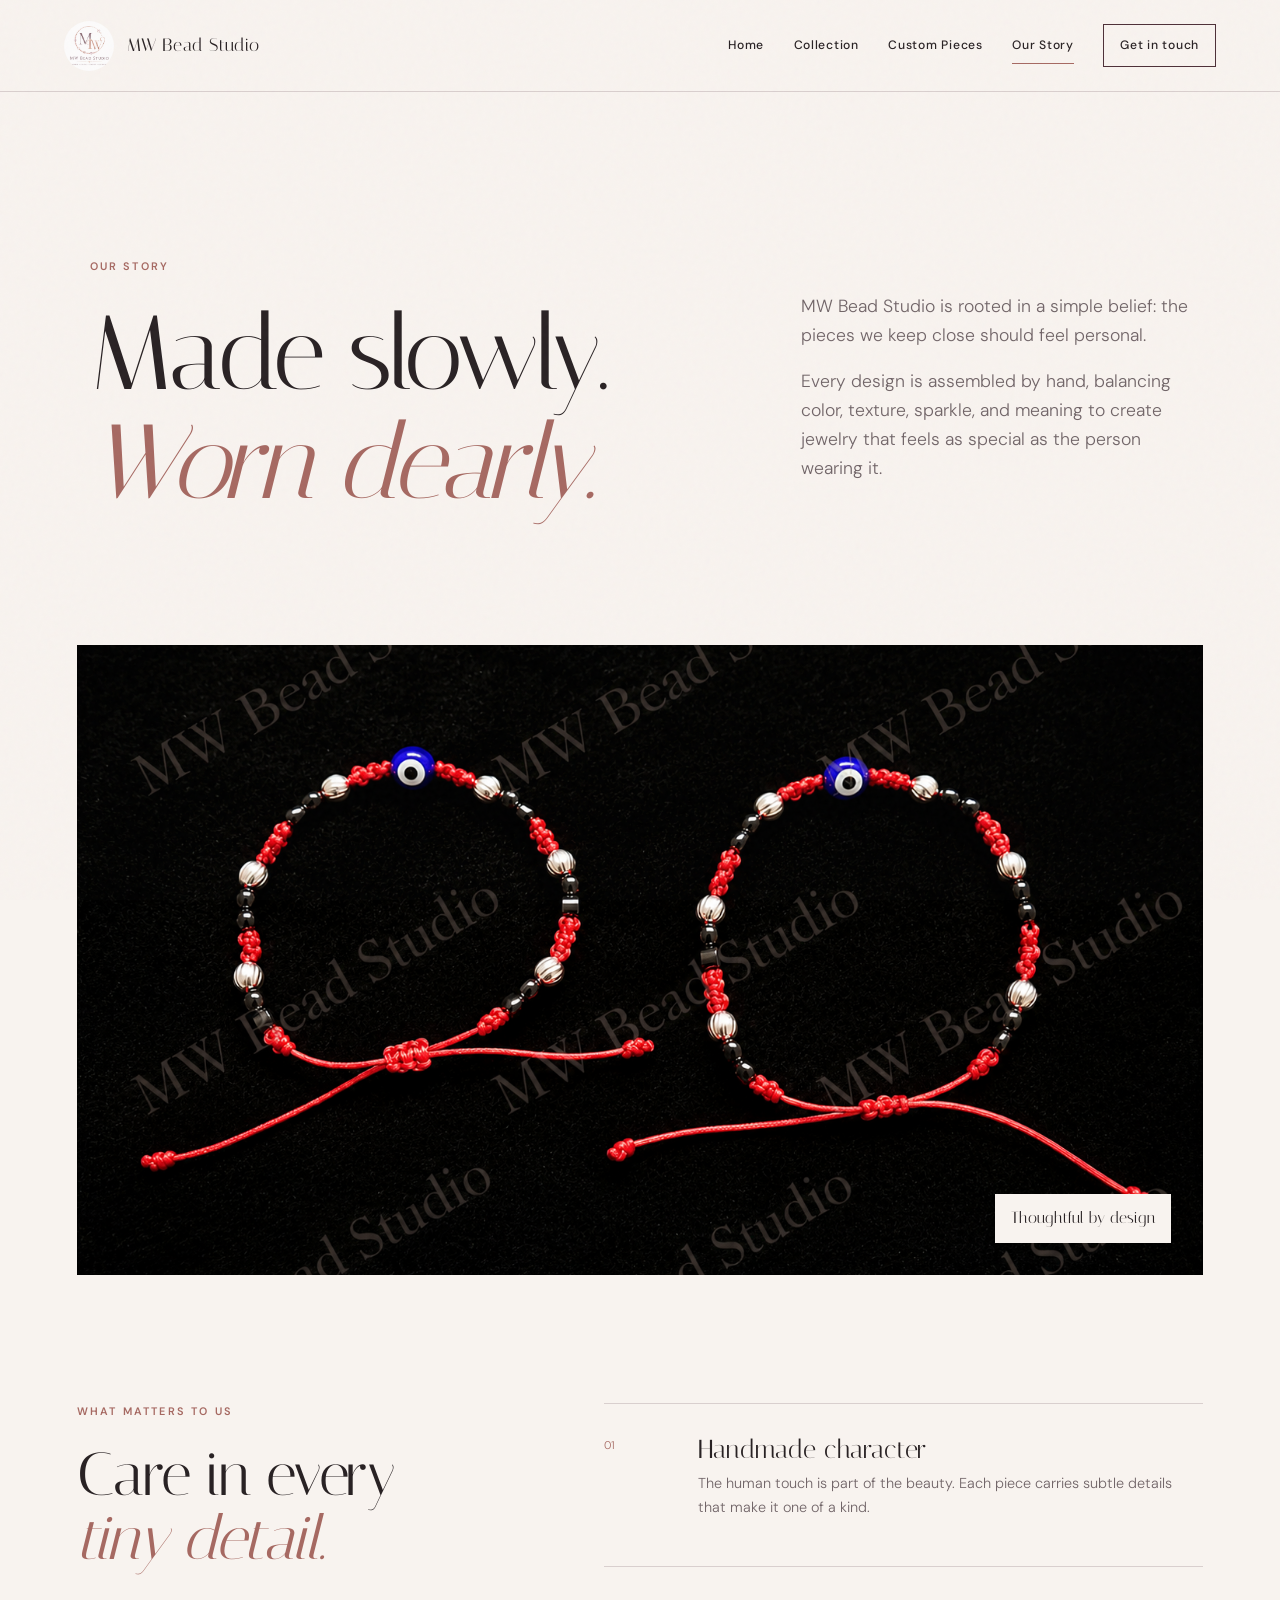
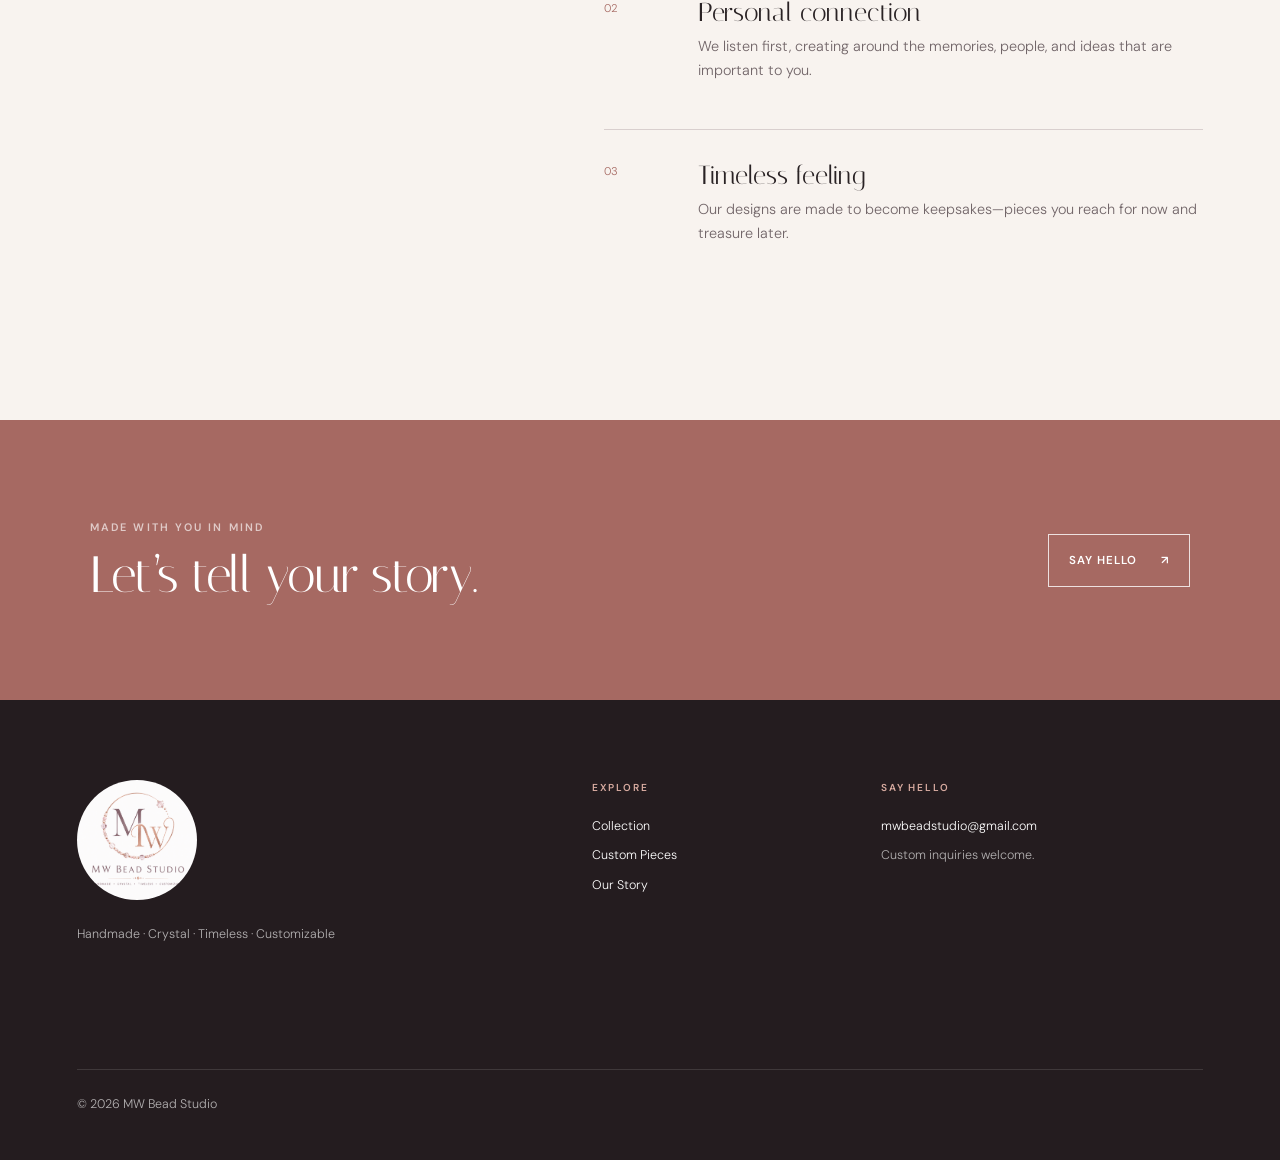
==== about.html @ 71094326 "Complete MW Bead Studio website" ====
<!doctype html>
<html lang="en">
<head><meta charset="utf-8"><meta name="viewport" content="width=device-width, initial-scale=1"><meta name="description" content="Learn about the care and creativity behind MW Bead Studio."><meta name="theme-color" content="#f8f3ef"><title>Our Story | MW Bead Studio</title><link rel="preconnect" href="https://fonts.googleapis.com"><link rel="preconnect" href="https://fonts.gstatic.com" crossorigin><link href="https://fonts.googleapis.com/css2?family=DM+Sans:wght@300;400;500;600&family=Italiana&display=swap" rel="stylesheet"><link rel="stylesheet" href="styles.css"><script src="script.js" defer></script></head>
<body>
  <a class="skip-link" href="#main">Skip to content</a><header class="site-header"><a class="brand" href="index.html"><img src="images/MW_logo.png" alt=""><span>MW Bead Studio</span></a><button class="menu-toggle" type="button" aria-expanded="false" aria-controls="site-nav"><span></span><span></span><span></span><span class="sr-only">Menu</span></button><nav id="site-nav" class="site-nav" aria-label="Primary navigation"><a href="index.html">Home</a><a href="gallery.html">Collection</a><a href="custom.html">Custom Pieces</a><a class="active" href="about.html">Our Story</a><a class="nav-cta" href="contact.html">Get in touch</a></nav></header>
  <main id="main"><section class="about-hero"><div class="reveal"><p class="eyebrow">Our story</p><h1>Made slowly.<br><em>Worn dearly.</em></h1></div><div class="reveal"><p>MW Bead Studio is rooted in a simple belief: the pieces we keep close should feel personal.</p><p>Every design is assembled by hand, balancing color, texture, sparkle, and meaning to create jewelry that feels as special as the person wearing it.</p></div></section><section class="about-image reveal"><img src="images/hindu_evil_eye_infant_bracelets.png" alt="A pair of handmade MW Bead Studio evil eye bracelets" loading="lazy"><span>Thoughtful by design</span></section><section class="values section-pad"><div><p class="eyebrow">What matters to us</p><h2>Care in every<br><em>tiny detail.</em></h2></div><div class="value-list"><article><span>01</span><div><h3>Handmade character</h3><p>The human touch is part of the beauty. Each piece carries subtle details that make it one of a kind.</p></div></article><article><span>02</span><div><h3>Personal connection</h3><p>We listen first, creating around the memories, people, and ideas that are important to you.</p></div></article><article><span>03</span><div><h3>Timeless feeling</h3><p>Our designs are made to become keepsakes—pieces you reach for now and treasure later.</p></div></article></div></section><section class="cta-band"><div><p class="eyebrow">Made with you in mind</p><h2>Let’s tell your story.</h2></div><a class="button button-light" href="contact.html">Say hello <span aria-hidden="true">↗</span></a></section></main>
  <footer class="site-footer"><div class="footer-brand"><img src="images/MW_logo.png" alt="MW Bead Studio"><p>Handmade · Crystal · Timeless · Customizable</p></div><div><p class="footer-label">Explore</p><a href="gallery.html">Collection</a><a href="custom.html">Custom Pieces</a><a href="about.html">Our Story</a></div><div><p class="footer-label">Say hello</p><a href="mailto:mwbeadstudio@gmail.com">mwbeadstudio@gmail.com</a><p>Custom inquiries welcome.</p></div><p class="copyright">© <span data-year></span> MW Bead Studio</p></footer>
</body></html>
---- styles.css ----
:root {
  --paper: #f8f3ef;
  --paper-deep: #eee3dc;
  --blush: #d8aba0;
  --rose: #a66962;
  --wine: #4d3038;
  --ink: #292224;
  --muted: #716568;
  --line: rgba(77, 48, 56, .18);
  --serif: "Italiana", Georgia, serif;
  --sans: "DM Sans", Arial, sans-serif;
}

* { box-sizing: border-box; }
html { scroll-behavior: smooth; }
body { margin: 0; overflow-x: hidden; background: var(--paper); color: var(--ink); font-family: var(--sans); font-size: 16px; font-weight: 300; line-height: 1.65; }
body::before { position: fixed; inset: 0; z-index: 100; pointer-events: none; opacity: .16; content: ""; background-image: url("data:image/svg+xml,%3Csvg viewBox='0 0 180 180' xmlns='http://www.w3.org/2000/svg'%3E%3Cfilter id='n'%3E%3CfeTurbulence type='fractalNoise' baseFrequency='.9' numOctaves='3' stitchTiles='stitch'/%3E%3C/filter%3E%3Crect width='100%25' height='100%25' filter='url(%23n)' opacity='.17'/%3E%3C/svg%3E"); }
img { max-width: 100%; display: block; }
a { color: inherit; }
h1, h2, h3, p { margin-top: 0; }
h1, h2, h3 { font-family: var(--serif); font-weight: 400; line-height: 1.04; }
h1 { font-size: clamp(4rem, 8.2vw, 8rem); letter-spacing: -.035em; }
h2 { font-size: clamp(2.7rem, 5.1vw, 5.3rem); letter-spacing: -.025em; }
h3 { font-size: 1.6rem; }
em { color: var(--rose); font-weight: 400; }
.sr-only { position: absolute; width: 1px; height: 1px; overflow: hidden; clip: rect(0, 0, 0, 0); white-space: nowrap; }
.skip-link { position: fixed; top: 8px; left: 8px; z-index: 999; padding: .6rem 1rem; background: var(--wine); color: white; transform: translateY(-150%); }
.skip-link:focus { transform: translateY(0); }
.section-pad { padding: clamp(5rem, 10vw, 10rem) 6vw; }
.eyebrow { margin-bottom: 1.4rem; color: var(--rose); font-size: .68rem; font-weight: 600; letter-spacing: .2em; text-transform: uppercase; }
.centered { text-align: center; }

.site-header { position: relative; z-index: 50; height: 92px; padding: 0 5vw; display: flex; align-items: center; justify-content: space-between; border-bottom: 1px solid var(--line); }
.brand { display: flex; align-items: center; gap: .8rem; text-decoration: none; font-family: var(--serif); font-size: 1.15rem; letter-spacing: .03em; }
.brand img { width: 50px; height: 50px; border-radius: 50%; object-fit: cover; }
.site-nav { display: flex; align-items: center; gap: clamp(1.3rem, 2.3vw, 2.6rem); }
.site-nav a { position: relative; text-decoration: none; font-size: .76rem; font-weight: 500; letter-spacing: .06em; }
.site-nav a:not(.nav-cta)::after { position: absolute; bottom: -.5rem; left: 0; width: 0; height: 1px; content: ""; background: var(--rose); transition: width .25s; }
.site-nav a:hover::after, .site-nav a.active::after { width: 100%; }
.site-nav .nav-cta { padding: .65rem 1rem; border: 1px solid var(--wine); transition: .25s; }
.site-nav .nav-cta:hover { background: var(--wine); color: white; }
.menu-toggle { display: none; border: 0; background: none; }

.hero { min-height: calc(100vh - 92px); display: grid; grid-template-columns: 52% 48%; align-items: center; padding: 5vw 6vw 7vw; }
.hero-copy { position: relative; z-index: 2; padding-right: 3vw; }
.hero h1 { margin-bottom: 2rem; }
.hero-intro { max-width: 520px; color: var(--muted); font-size: 1.05rem; }
.button-row { display: flex; align-items: center; gap: 2rem; margin-top: 2.5rem; flex-wrap: wrap; }
.button { display: inline-flex; align-items: center; justify-content: space-between; gap: 1.5rem; padding: 1rem 1.3rem; border: 1px solid var(--wine); text-decoration: none; font-size: .72rem; font-weight: 600; letter-spacing: .08em; text-transform: uppercase; transition: background .25s, color .25s, transform .25s; }
.button:hover { background: var(--wine); color: white; transform: translateY(-2px); }
.button-dark { border-color: var(--wine); background: var(--wine); color: white; }
.button-dark:hover { background: transparent; color: var(--wine); }
.button-light { border-color: rgba(255,255,255,.8); color: white; }
.button-light:hover { background: white; color: var(--wine); }
.text-link { display: inline-block; padding-bottom: .25rem; border-bottom: 1px solid currentColor; text-decoration: none; font-size: .76rem; font-weight: 500; letter-spacing: .06em; }
.hero-art { position: relative; width: 100%; max-width: 620px; justify-self: end; }
.image-frame { position: relative; overflow: hidden; }
.hero-image { width: 78%; aspect-ratio: .78; margin-left: auto; border-radius: 48% 48% 1rem 1rem; }
.hero-image img { width: 100%; height: 100%; object-fit: cover; object-position: 50% 50%; }
.orbit { position: absolute; border: 1px solid var(--blush); border-radius: 50%; pointer-events: none; }
.orbit-one { inset: -5% -8% 5% 3%; }
.orbit-two { right: -14%; bottom: 8%; width: 34%; aspect-ratio: 1; }
.image-note { position: absolute; left: 0; bottom: 10%; width: 118px; height: 118px; display: grid; place-items: center; margin: 0; border-radius: 50%; background: var(--wine); color: white; text-align: center; font-family: var(--serif); line-height: 1.25; transform: rotate(-7deg); }

.marquee { overflow: hidden; padding: 1.25rem 0; background: var(--wine); color: white; white-space: nowrap; }
.marquee div { width: max-content; font-family: var(--serif); font-size: 1.25rem; word-spacing: 1rem; animation: scroll 28s linear infinite; }
.marquee span { color: var(--blush); }
@keyframes scroll { to { transform: translateX(-50%); } }

.intro-section { display: grid; grid-template-columns: 1.25fr .75fr; gap: 10vw; align-items: end; }
.section-heading h2 { margin: 0; }
.intro-copy { max-width: 470px; padding-bottom: .5rem; }
.intro-copy p { margin-bottom: 2rem; font-size: 1.18rem; }
.featured { display: grid; grid-template-columns: 1.1fr .9fr; padding-top: 1rem; background: var(--paper-deep); }
.featured-image { min-height: 680px; }
.featured-image img { width: 100%; height: 100%; object-fit: cover; object-position: 50%; }
.featured-copy { padding: clamp(3rem, 7vw, 8rem); align-self: center; }
.featured-copy h2 { font-size: clamp(2.7rem, 4.3vw, 4.6rem); }
.featured-copy > p:not(.eyebrow) { max-width: 450px; color: var(--muted); }
.detail-list { margin: 2.5rem 0; padding: 0; border-top: 1px solid var(--line); list-style: none; }
.detail-list li { display: flex; gap: 1.5rem; padding: .8rem 0; border-bottom: 1px solid var(--line); font-size: .85rem; }
.detail-list span { color: var(--rose); font-size: .7rem; }
.process { background: #fbf8f5; }
.process .section-heading { margin-bottom: 5rem; }
.steps { display: grid; grid-template-columns: repeat(3, 1fr); max-width: 1180px; margin: 0 auto 4rem; border-top: 1px solid var(--line); }
.step { padding: 2.5rem 4vw 1rem 0; border-right: 1px solid var(--line); }
.step + .step { padding-left: 4vw; }
.step:last-child { border-right: 0; }
.step > span, .choice-grid span { color: var(--rose); font-size: .65rem; font-weight: 600; letter-spacing: .14em; }
.step h3 { margin: 3rem 0 1rem; }
.step p { color: var(--muted); font-size: .9rem; }
.process-dark { background: var(--wine); color: white; }
.process-dark em, .process-dark .eyebrow, .process-dark .step > span { color: var(--blush); }
.process-dark .steps, .process-dark .step { border-color: rgba(255,255,255,.2); }
.process-dark .step p { color: rgba(255,255,255,.65); }
.cta-band { min-height: 280px; padding: 4rem 7vw; display: flex; align-items: center; justify-content: space-between; gap: 3rem; background: var(--rose); color: white; }
.cta-band .eyebrow { margin-bottom: .7rem; color: rgba(255,255,255,.65); }
.cta-band h2 { margin: 0; font-size: clamp(2.5rem, 4vw, 4.4rem); }

.site-footer { display: grid; grid-template-columns: 1.4fr .7fr 1fr; gap: 5vw; padding: 5rem 6vw 2rem; background: #241c1f; color: rgba(255,255,255,.65); font-size: .78rem; }
.footer-brand img { width: 120px; margin-bottom: 1.5rem; border-radius: 50%; }
.site-footer > div:not(.footer-brand) { display: flex; flex-direction: column; align-items: flex-start; gap: .55rem; }
.site-footer a { color: white; text-decoration: none; }
.site-footer a:hover { color: var(--blush); }
.footer-label { color: var(--blush); font-size: .63rem; font-weight: 600; letter-spacing: .18em; text-transform: uppercase; }
.copyright { grid-column: 1/-1; margin-top: 3rem; padding-top: 1.5rem; border-top: 1px solid rgba(255,255,255,.12); }

.page-hero { max-width: 1050px; margin: 0 auto; padding: clamp(6rem, 12vw, 11rem) 6vw; text-align: center; }
.page-hero h1 { margin: 0 0 2rem; }
.page-hero > p:not(.eyebrow) { max-width: 590px; margin: auto; color: var(--muted); font-size: 1.05rem; }
.page-hero > .button { margin-top: 2.5rem; }
.collection { padding-top: 0; }
.product-grid { display: grid; grid-template-columns: 1fr 1fr; gap: 7rem 3vw; max-width: 1300px; margin: 0 auto; }
.product-card { min-width: 0; }
.product-image { position: relative; display: block; overflow: hidden; aspect-ratio: .92; background: #171516; }
.product-image img { width: 100%; height: 100%; object-fit: cover; transition: transform .8s ease; }
.product-image span { position: absolute; right: 2rem; bottom: 2rem; width: 90px; height: 90px; display: grid; place-items: center; border-radius: 50%; background: var(--paper); text-decoration: none; font-size: .72rem; }
.product-image:hover img { transform: scale(1.025); }
.product-info { display: flex; justify-content: space-between; gap: 2rem; padding: 2rem 0 0; }
.product-info h2 { max-width: 520px; margin: 0; font-size: clamp(2rem, 3vw, 3.1rem); }
.product-info > p { max-width: 220px; padding-top: 2.2rem; color: var(--muted); font-size: .75rem; }
.collection-note { max-width: 760px; margin: 10rem auto 0; padding: 6rem; border: 1px solid var(--line); text-align: center; }
.collection-note h2 { font-size: clamp(2.5rem, 4.5vw, 4.2rem); }
.collection-note > p:not(.eyebrow) { max-width: 530px; margin: 0 auto 2.5rem; color: var(--muted); }

.custom-hero { padding-bottom: 8rem; }
.custom-grid { display: grid; grid-template-columns: 1fr 1fr; gap: 8vw; align-items: center; background: var(--paper-deep); }
.custom-visual { position: relative; min-height: 650px; display: grid; place-items: center; border-radius: 50% 50% 1rem 1rem; overflow: hidden; background: linear-gradient(145deg, #e8cec7, #c49a93); }
.custom-visual img { position: relative; z-index: 2; width: 75%; border-radius: 50%; mix-blend-mode: multiply; }
.bead { position: absolute; border-radius: 50%; background: rgba(255,255,255,.45); box-shadow: inset -10px -10px 15px rgba(77,48,56,.15); }
.bead-a { width: 100px; height: 100px; top: 8%; right: 8%; }
.bead-b { width: 55px; height: 55px; left: 7%; bottom: 22%; }
.bead-c { width: 28px; height: 28px; right: 11%; bottom: 10%; }
.custom-content h2 { font-size: clamp(2.7rem, 4.5vw, 4.8rem); }
.custom-content > p:not(.eyebrow) { max-width: 560px; color: var(--muted); }
.choice-grid { display: grid; grid-template-columns: 1fr 1fr; margin-top: 3rem; }
.choice-grid > div { min-height: 180px; padding: 1.5rem; border-top: 1px solid var(--line); }
.choice-grid > div:nth-child(odd) { border-right: 1px solid var(--line); padding-left: 0; }
.choice-grid h3 { margin: 1rem 0 .5rem; font-size: 1.4rem; }
.choice-grid p { color: var(--muted); font-size: .8rem; }

.about-hero { display: grid; grid-template-columns: 1.2fr .8fr; align-items: end; gap: 10vw; padding: clamp(7rem, 13vw, 13rem) 7vw clamp(5rem, 10vw, 9rem); }
.about-hero h1 { margin: 0; }
.about-hero > div:last-child { max-width: 520px; padding-bottom: 1rem; font-size: 1.1rem; color: var(--muted); }
.about-image { position: relative; width: 88%; max-width: 1400px; height: 70vh; min-height: 500px; margin: 0 auto; overflow: hidden; }
.about-image img { width: 100%; height: 100%; object-fit: cover; }
.about-image span { position: absolute; right: 2rem; bottom: 2rem; padding: .7rem 1rem; background: var(--paper); font-family: var(--serif); }
.values { display: grid; grid-template-columns: .8fr 1.2fr; gap: 10vw; }
.values h2 { font-size: clamp(2.8rem, 4.8vw, 5rem); }
.value-list article { display: grid; grid-template-columns: 70px 1fr; gap: 1.5rem; padding: 2rem 0; border-top: 1px solid var(--line); }
.value-list article > span { color: var(--rose); font-size: .7rem; }
.value-list h3 { margin-bottom: .6rem; }
.value-list p { max-width: 580px; color: var(--muted); font-size: .9rem; }

.contact-page { background: var(--paper-deep); }
.contact-wrap { min-height: calc(100vh - 92px); display: grid; grid-template-columns: 1.1fr .9fr; align-items: center; gap: 8vw; padding: 7vw; }
.contact-copy h1 { font-size: clamp(3.8rem, 6.8vw, 7rem); }
.contact-copy > p:last-child { max-width: 520px; color: var(--muted); font-size: 1.1rem; }
.contact-card { padding: clamp(2.5rem, 5vw, 5rem); background: var(--paper); box-shadow: 0 30px 80px rgba(77,48,56,.09); }
.email-link { display: block; margin-bottom: 2rem; text-decoration: none; font-family: var(--serif); font-size: clamp(2rem, 4vw, 4rem); line-height: 1.1; word-break: break-word; }
.email-link span { color: var(--rose); font-family: var(--sans); font-size: 1rem; }
.contact-card > p:not(.eyebrow) { margin-bottom: 2.5rem; color: var(--muted); }
.contact-details { display: grid; grid-template-columns: 1fr 1fr; gap: 8vw; align-items: center; padding: 6rem 7vw; background: var(--paper); }
.contact-details h2 { margin: 0; font-size: clamp(2.5rem, 4vw, 4rem); }
.contact-details > p { max-width: 500px; color: var(--muted); }

.reveal { opacity: 0; transform: translateY(24px); transition: opacity .8s ease, transform .8s ease; }
.reveal.visible { opacity: 1; transform: none; }
@media (prefers-reduced-motion: reduce) { html { scroll-behavior: auto; } *, *::before, *::after { animation-duration: .01ms !important; animation-iteration-count: 1 !important; transition-duration: .01ms !important; } .reveal { opacity: 1; transform: none; } }

@media (max-width: 900px) {
  .site-header { height: 76px; }
  .brand img { width: 42px; height: 42px; }
  .menu-toggle { position: relative; z-index: 2; width: 38px; height: 38px; display: flex; flex-direction: column; justify-content: center; gap: 5px; padding: 8px; cursor: pointer; }
  .menu-toggle > span:not(.sr-only) { width: 100%; height: 1px; background: var(--wine); transition: .25s; }
  .menu-toggle[aria-expanded="true"] > span:first-child { transform: translateY(6px) rotate(45deg); }
  .menu-toggle[aria-expanded="true"] > span:nth-child(2) { opacity: 0; }
  .menu-toggle[aria-expanded="true"] > span:nth-child(3) { transform: translateY(-6px) rotate(-45deg); }
  .site-nav { position: absolute; top: 76px; left: 0; right: 0; display: flex; flex-direction: column; align-items: stretch; gap: 0; padding: 1.5rem 5vw 2rem; border-bottom: 1px solid var(--line); background: var(--paper); opacity: 0; visibility: hidden; transform: translateY(-10px); transition: .25s; }
  .site-nav.open { opacity: 1; visibility: visible; transform: none; }
  .site-nav a { padding: .8rem 0; font-size: .85rem; }
  .site-nav .nav-cta { margin-top: .5rem; padding: .8rem; text-align: center; }
  .hero { min-height: auto; grid-template-columns: 1fr; gap: 5rem; padding-top: 6rem; }
  .hero-art { max-width: 600px; }
  .hero-image { width: 82%; }
  .intro-section, .featured, .custom-grid, .about-hero, .values, .contact-wrap { grid-template-columns: 1fr; }
  .featured-image { min-height: 520px; }
  .featured-copy { padding: 4rem 2vw 2rem; }
  .custom-visual { min-height: 520px; }
  .about-hero { gap: 3rem; }
  .contact-wrap { min-height: auto; padding-top: 7rem; padding-bottom: 7rem; }
}

@media (max-width: 650px) {
  body { font-size: 15px; }
  h1 { font-size: clamp(3.3rem, 17vw, 5rem); }
  h2 { font-size: clamp(2.5rem, 13vw, 4rem); }
  .section-pad { padding: 5rem 6vw; }
  .brand span { font-size: 1rem; }
  .hero { padding: 4.5rem 6vw 5rem; }
  .hero h1 { margin-bottom: 1.5rem; }
  .button-row { align-items: flex-start; flex-direction: column; gap: 1.5rem; }
  .hero-art { width: 94%; }
  .hero-image { width: 88%; }
  .image-note { width: 92px; height: 92px; font-size: .8rem; }
  .intro-section { gap: 2.5rem; }
  .featured { padding: 0; }
  .featured-image { min-height: 420px; }
  .featured-copy { padding: 4rem 6vw 5rem; }
  .steps { grid-template-columns: 1fr; border-top: 0; }
  .step, .step + .step { padding: 2rem 0; border-top: 1px solid var(--line); border-right: 0; }
  .step h3 { margin-top: 1.5rem; }
  .cta-band { align-items: flex-start; flex-direction: column; }
  .site-footer { grid-template-columns: 1fr; gap: 3rem; }
  .copyright { grid-column: 1; }
  .page-hero { text-align: left; }
  .page-hero > p:not(.eyebrow) { margin-left: 0; }
  .product-grid { grid-template-columns: 1fr; gap: 5rem; }
  .product-image { aspect-ratio: .9; }
  .product-info { flex-direction: column; }
  .collection-note { padding: 3rem 1.5rem; }
  .custom-visual { min-height: 410px; }
  .choice-grid { grid-template-columns: 1fr; }
  .choice-grid > div:nth-child(odd) { border-right: 0; padding-left: 1.5rem; }
  .choice-grid > div { min-height: 150px; }
  .about-image { width: 100%; height: 62vh; min-height: 420px; }
  .value-list article { grid-template-columns: 45px 1fr; }
  .contact-card { padding: 2.5rem 1.5rem; }
  .email-link { font-size: clamp(1.75rem, 9.5vw, 3rem); }
  .contact-details { grid-template-columns: 1fr; }
}
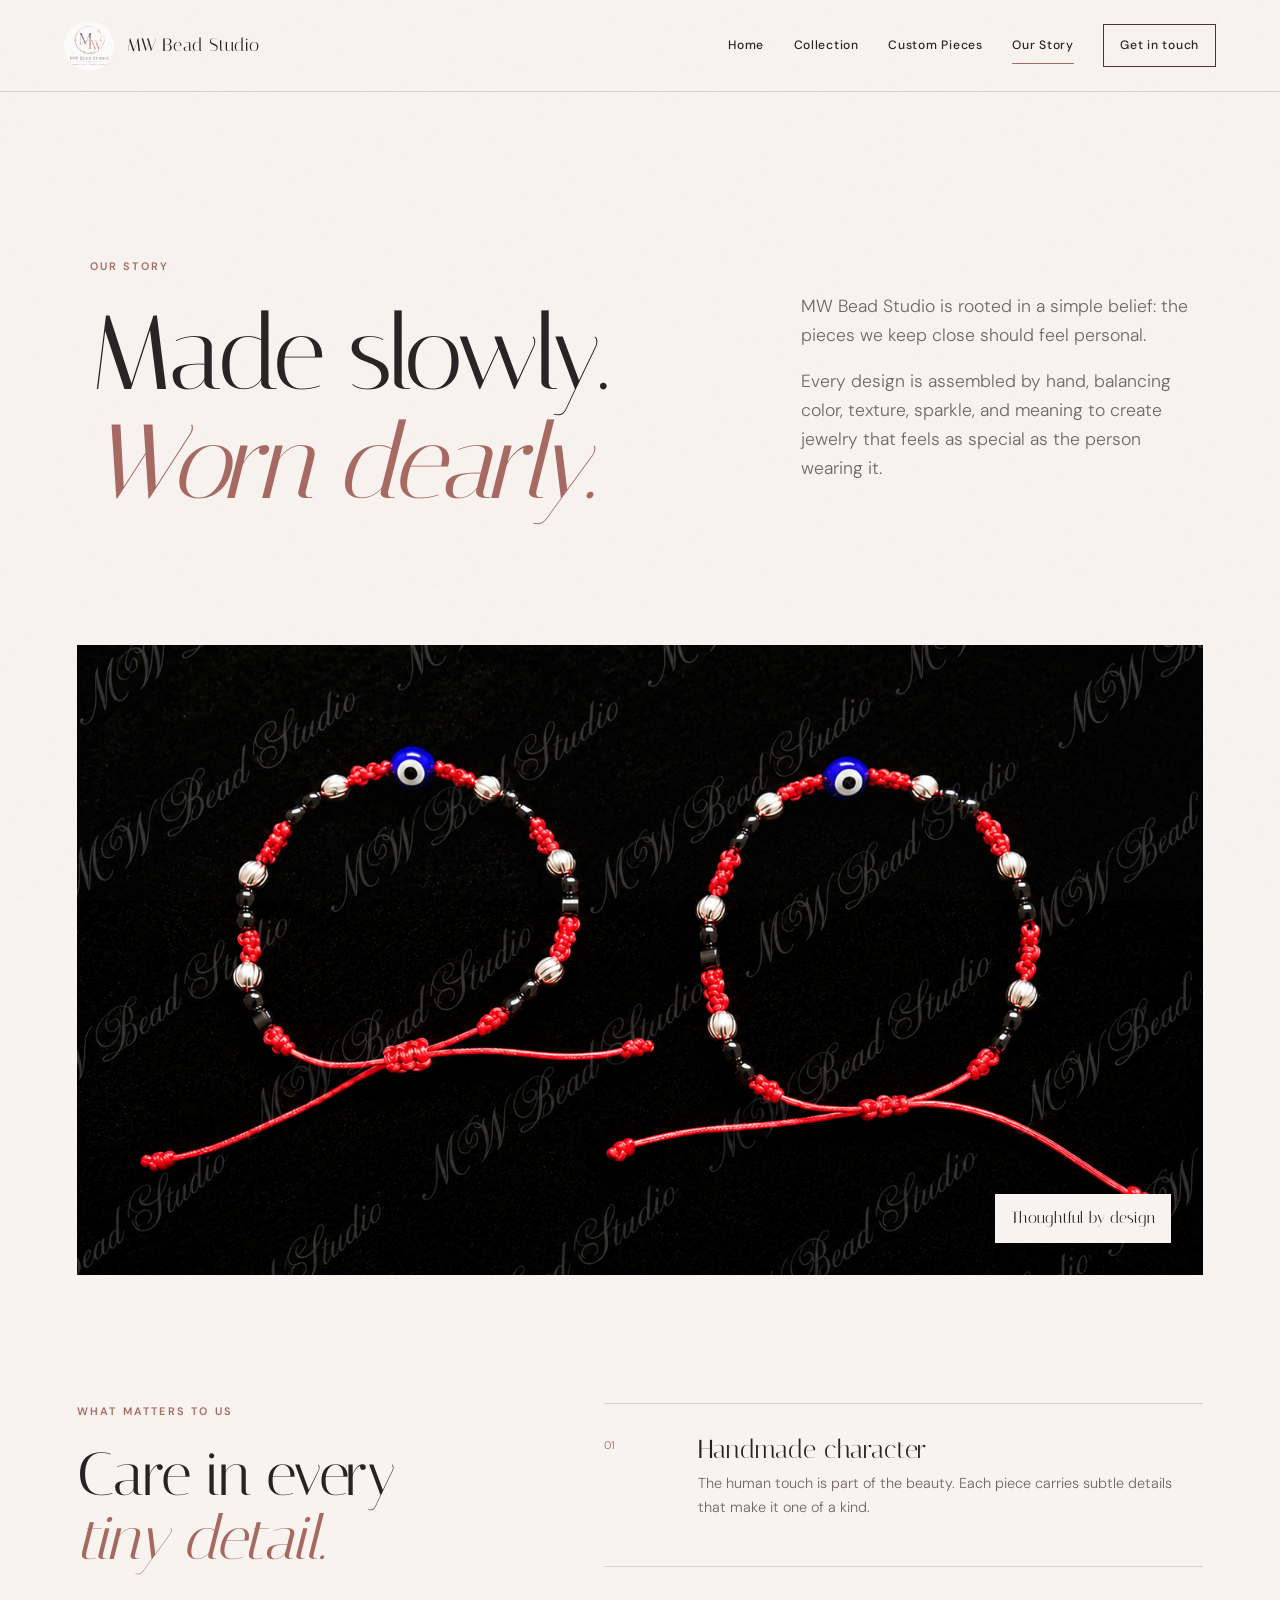
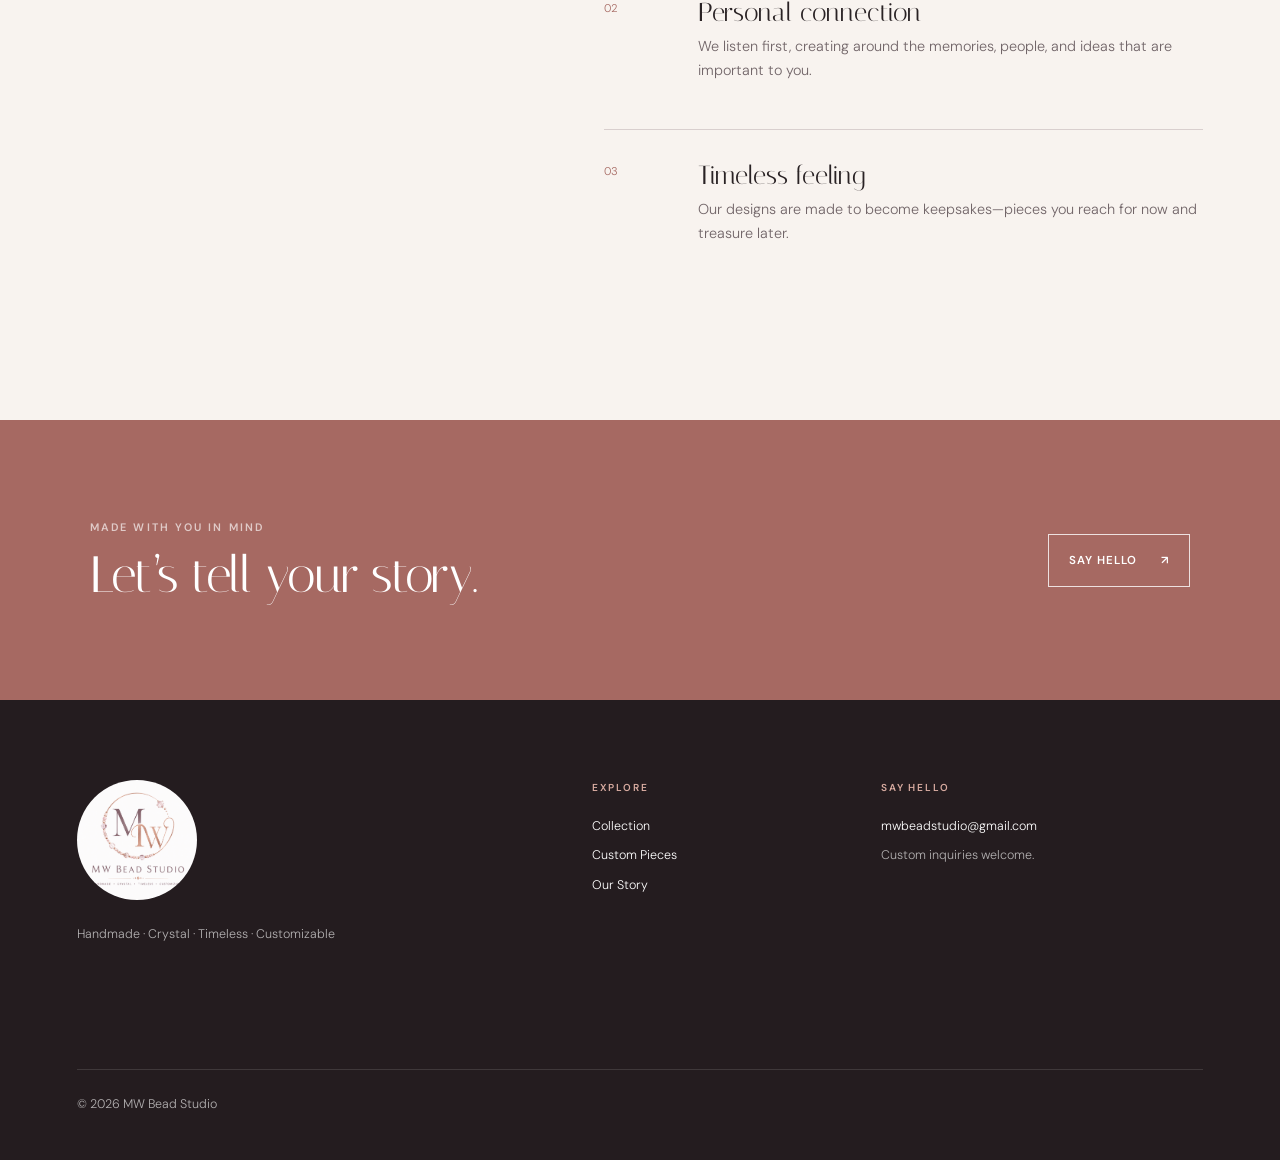
==== commit e6213258: "Standardize watermarks across all product photos" ====
--- a/about.html
+++ b/about.html
@@ -1,8 +1,111 @@
 <!doctype html>
 <html lang="en">
-<head><meta charset="utf-8"><meta name="viewport" content="width=device-width, initial-scale=1"><meta name="description" content="Learn about the care and creativity behind MW Bead Studio."><meta name="theme-color" content="#f8f3ef"><title>Our Story | MW Bead Studio</title><link rel="preconnect" href="https://fonts.googleapis.com"><link rel="preconnect" href="https://fonts.gstatic.com" crossorigin><link href="https://fonts.googleapis.com/css2?family=DM+Sans:wght@300;400;500;600&family=Italiana&display=swap" rel="stylesheet"><link rel="stylesheet" href="styles.css"><script src="script.js" defer></script></head>
+<head>
+  <meta charset="utf-8">
+  <meta name="viewport" content="width=device-width, initial-scale=1">
+  <meta name="description" content="Learn about the care and creativity behind MW Bead Studio.">
+  <meta name="theme-color" content="#f8f3ef">
+  <title>Our Story | MW Bead Studio</title>
+  <link rel="preconnect" href="https://fonts.googleapis.com">
+  <link rel="preconnect" href="https://fonts.gstatic.com" crossorigin>
+  <link href="https://fonts.googleapis.com/css2?family=DM+Sans:wght@300;400;500;600&family=Italiana&display=swap" rel="stylesheet">
+  <link rel="stylesheet" href="styles.css">
+  <script src="script.js" defer></script>
+</head>
 <body>
-  <a class="skip-link" href="#main">Skip to content</a><header class="site-header"><a class="brand" href="index.html"><img src="images/MW_logo.png" alt=""><span>MW Bead Studio</span></a><button class="menu-toggle" type="button" aria-expanded="false" aria-controls="site-nav"><span></span><span></span><span></span><span class="sr-only">Menu</span></button><nav id="site-nav" class="site-nav" aria-label="Primary navigation"><a href="index.html">Home</a><a href="gallery.html">Collection</a><a href="custom.html">Custom Pieces</a><a class="active" href="about.html">Our Story</a><a class="nav-cta" href="contact.html">Get in touch</a></nav></header>
-  <main id="main"><section class="about-hero"><div class="reveal"><p class="eyebrow">Our story</p><h1>Made slowly.<br><em>Worn dearly.</em></h1></div><div class="reveal"><p>MW Bead Studio is rooted in a simple belief: the pieces we keep close should feel personal.</p><p>Every design is assembled by hand, balancing color, texture, sparkle, and meaning to create jewelry that feels as special as the person wearing it.</p></div></section><section class="about-image reveal"><img src="images/hindu_evil_eye_infant_bracelets.png" alt="A pair of handmade MW Bead Studio evil eye bracelets" loading="lazy"><span>Thoughtful by design</span></section><section class="values section-pad"><div><p class="eyebrow">What matters to us</p><h2>Care in every<br><em>tiny detail.</em></h2></div><div class="value-list"><article><span>01</span><div><h3>Handmade character</h3><p>The human touch is part of the beauty. Each piece carries subtle details that make it one of a kind.</p></div></article><article><span>02</span><div><h3>Personal connection</h3><p>We listen first, creating around the memories, people, and ideas that are important to you.</p></div></article><article><span>03</span><div><h3>Timeless feeling</h3><p>Our designs are made to become keepsakes—pieces you reach for now and treasure later.</p></div></article></div></section><section class="cta-band"><div><p class="eyebrow">Made with you in mind</p><h2>Let’s tell your story.</h2></div><a class="button button-light" href="contact.html">Say hello <span aria-hidden="true">↗</span></a></section></main>
-  <footer class="site-footer"><div class="footer-brand"><img src="images/MW_logo.png" alt="MW Bead Studio"><p>Handmade · Crystal · Timeless · Customizable</p></div><div><p class="footer-label">Explore</p><a href="gallery.html">Collection</a><a href="custom.html">Custom Pieces</a><a href="about.html">Our Story</a></div><div><p class="footer-label">Say hello</p><a href="mailto:mwbeadstudio@gmail.com">mwbeadstudio@gmail.com</a><p>Custom inquiries welcome.</p></div><p class="copyright">© <span data-year></span> MW Bead Studio</p></footer>
-</body></html>
+  <a class="skip-link" href="#main">Skip to content</a>
+
+  <header class="site-header">
+    <a class="brand" href="index.html">
+      <img src="images/MW_logo.png" alt="">
+      <span>MW Bead Studio</span>
+    </a>
+    <button class="menu-toggle" type="button" aria-expanded="false" aria-controls="site-nav">
+      <span></span><span></span><span></span>
+      <span class="sr-only">Menu</span>
+    </button>
+    <nav id="site-nav" class="site-nav" aria-label="Primary navigation">
+      <a href="index.html">Home</a>
+      <a href="gallery.html">Collection</a>
+      <a href="custom.html">Custom Pieces</a>
+      <a class="active" href="about.html">Our Story</a>
+      <a class="nav-cta" href="contact.html">Get in touch</a>
+    </nav>
+  </header>
+
+  <main id="main">
+    <section class="about-hero">
+      <div class="reveal">
+        <p class="eyebrow">Our story</p>
+        <h1>Made slowly.<br><em>Worn dearly.</em></h1>
+      </div>
+      <div class="reveal">
+        <p>MW Bead Studio is rooted in a simple belief: the pieces we keep close should feel personal.</p>
+        <p>Every design is assembled by hand, balancing color, texture, sparkle, and meaning to create jewelry that feels as special as the person wearing it.</p>
+      </div>
+    </section>
+
+    <section class="about-image reveal">
+      <img src="images/watermarked/hindu_evil_eye_infant_bracelets.png" alt="A pair of handmade MW Bead Studio evil eye bracelets" loading="lazy">
+      <span>Thoughtful by design</span>
+    </section>
+
+    <section class="values section-pad">
+      <div>
+        <p class="eyebrow">What matters to us</p>
+        <h2>Care in every<br><em>tiny detail.</em></h2>
+      </div>
+      <div class="value-list">
+        <article>
+          <span>01</span>
+          <div>
+            <h3>Handmade character</h3>
+            <p>The human touch is part of the beauty. Each piece carries subtle details that make it one of a kind.</p>
+          </div>
+        </article>
+        <article>
+          <span>02</span>
+          <div>
+            <h3>Personal connection</h3>
+            <p>We listen first, creating around the memories, people, and ideas that are important to you.</p>
+          </div>
+        </article>
+        <article>
+          <span>03</span>
+          <div>
+            <h3>Timeless feeling</h3>
+            <p>Our designs are made to become keepsakes—pieces you reach for now and treasure later.</p>
+          </div>
+        </article>
+      </div>
+    </section>
+
+    <section class="cta-band">
+      <div>
+        <p class="eyebrow">Made with you in mind</p>
+        <h2>Let’s tell your story.</h2>
+      </div>
+      <a class="button button-light" href="contact.html">Say hello <span aria-hidden="true">↗</span></a>
+    </section>
+  </main>
+
+  <footer class="site-footer">
+    <div class="footer-brand">
+      <img src="images/MW_logo.png" alt="MW Bead Studio">
+      <p>Handmade · Crystal · Timeless · Customizable</p>
+    </div>
+    <div>
+      <p class="footer-label">Explore</p>
+      <a href="gallery.html">Collection</a>
+      <a href="custom.html">Custom Pieces</a>
+      <a href="about.html">Our Story</a>
+    </div>
+    <div>
+      <p class="footer-label">Say hello</p>
+      <a href="mailto:mwbeadstudio@gmail.com">mwbeadstudio@gmail.com</a>
+      <p>Custom inquiries welcome.</p>
+    </div>
+    <p class="copyright">© <span data-year></span> MW Bead Studio</p>
+  </footer>
+</body>
+</html>
--- a/styles.css
+++ b/styles.css
@@ -61,6 +61,19 @@
 .orbit-one { inset: -5% -8% 5% 3%; }
 .orbit-two { right: -14%; bottom: 8%; width: 34%; aspect-ratio: 1; }
 .image-note { position: absolute; left: 0; bottom: 10%; width: 118px; height: 118px; display: grid; place-items: center; margin: 0; border-radius: 50%; background: var(--wine); color: white; text-align: center; font-family: var(--serif); line-height: 1.25; transform: rotate(-7deg); }
+.hero-collage { display: grid; grid-template-columns: .85fr 1.15fr; gap: 1.2rem; align-items: center; }
+.hero-collage .hero-image { grid-column: 2; grid-row: 1 / 3; width: 100%; height: 88%; aspect-ratio: auto; min-height: 320px; }
+.hero-product { display: block; min-width: 0; text-decoration: none; }
+.hero-product-amethyst { grid-column: 1; grid-row: 1; }
+.hero-product-citrine { grid-column: 1; grid-row: 2; }
+.hero-product img { width: 100%; height: auto; border-radius: .6rem; transition: transform .25s; }
+.hero-product span { display: block; margin-top: .6rem; color: var(--wine); font-size: .72rem; line-height: 1.4; }
+.hero-product:hover img { transform: translateY(-3px); }
+.hero-product:focus-visible { outline: 2px solid var(--rose); outline-offset: 5px; }
+@media (max-width: 650px) {
+  .hero-collage { gap: .8rem; }
+  .hero-collage .hero-image { width: 100%; min-height: 250px; }
+}
 
 .marquee { overflow: hidden; padding: 1.25rem 0; background: var(--wine); color: white; white-space: nowrap; }
 .marquee div { width: max-content; font-family: var(--serif); font-size: 1.25rem; word-spacing: 1rem; animation: scroll 28s linear infinite; }
@@ -112,16 +125,45 @@
 .collection { padding-top: 0; }
 .product-grid { display: grid; grid-template-columns: 1fr 1fr; gap: 7rem 3vw; max-width: 1300px; margin: 0 auto; }
 .product-card { min-width: 0; }
+.product-card-centered { grid-column: 1 / -1; width: calc(50% - 1.5vw); justify-self: center; }
 .product-image { position: relative; display: block; overflow: hidden; aspect-ratio: .92; background: #171516; }
 .product-image img { width: 100%; height: 100%; object-fit: cover; transition: transform .8s ease; }
 .product-image span { position: absolute; right: 2rem; bottom: 2rem; width: 90px; height: 90px; display: grid; place-items: center; border-radius: 50%; background: var(--paper); text-decoration: none; font-size: .72rem; }
 .product-image:hover img { transform: scale(1.025); }
+.product-image.product-image-portrait { aspect-ratio: .61; }
+.product-image-portrait img { object-fit: contain; }
+.product-image.product-image-natural { aspect-ratio: auto; }
+.product-image-natural img { height: auto; }
 .product-info { display: flex; justify-content: space-between; gap: 2rem; padding: 2rem 0 0; }
 .product-info h2 { max-width: 520px; margin: 0; font-size: clamp(2rem, 3vw, 3.1rem); }
 .product-info > p { max-width: 220px; padding-top: 2.2rem; color: var(--muted); font-size: .75rem; }
 .collection-note { max-width: 760px; margin: 10rem auto 0; padding: 6rem; border: 1px solid var(--line); text-align: center; }
 .collection-note h2 { font-size: clamp(2.5rem, 4.5vw, 4.2rem); }
 .collection-note > p:not(.eyebrow) { max-width: 530px; margin: 0 auto 2.5rem; color: var(--muted); }
+
+.new-additions { background: var(--paper-deep); }
+.materials-note { padding: clamp(3rem, 6vw, 6rem) 6vw; text-align: center; border-bottom: 1px solid var(--line); }
+.materials-note h2 { margin-bottom: 1.5rem; font-size: clamp(2.5rem, 4.5vw, 4.5rem); }
+.materials-note > p:not(.eyebrow) { max-width: 780px; margin: 0 auto 1.5rem; font-size: 1.05rem; }
+.materials-note strong { font-weight: 600; }
+.materials-note > .materials-exception { color: var(--muted); font-size: .8rem; }
+.materials-note + .collection { padding-top: clamp(3rem, 6vw, 6rem); }
+.new-additions .section-heading { margin-bottom: 3rem; }
+.bracelet-photos { display: grid; grid-template-columns: repeat(3, minmax(0, 1fr)); gap: 1.5rem; }
+.bracelet-photos a { display: block; }
+.bracelet-photos img { width: 100%; height: auto; aspect-ratio: 3 / 4; object-fit: cover; background: #171516; }
+.bracelet-story { margin-top: 3rem; }
+.bracelet-story h2, .bracelet-story h3 { max-width: 900px; font-size: clamp(2rem, 3.5vw, 3.6rem); }
+.bracelet-story > p:not(.eyebrow) { max-width: 800px; color: var(--muted); }
+.bracelet-meanings { display: grid; grid-template-columns: repeat(3, minmax(0, 1fr)); gap: 2rem; margin: 2rem 0 2.5rem; }
+.bracelet-meanings > div { padding-top: 1rem; border-top: 1px solid var(--line); }
+.bracelet-meanings dt { margin-bottom: .6rem; font-weight: 600; }
+.bracelet-meanings dd { margin: 0; color: var(--muted); font-size: .9rem; }
+.product-card-wide { grid-column: 1 / -1; scroll-margin-top: 2rem; }
+@media (max-width: 650px) {
+  .bracelet-photos { grid-template-columns: 1fr; gap: 1rem; }
+  .bracelet-meanings { grid-template-columns: 1fr; gap: 1.25rem; }
+}
 
 .custom-hero { padding-bottom: 8rem; }
 .custom-grid { display: grid; grid-template-columns: 1fr 1fr; gap: 8vw; align-items: center; background: var(--paper-deep); }
@@ -168,7 +210,7 @@
 .reveal.visible { opacity: 1; transform: none; }
 @media (prefers-reduced-motion: reduce) { html { scroll-behavior: auto; } *, *::before, *::after { animation-duration: .01ms !important; animation-iteration-count: 1 !important; transition-duration: .01ms !important; } .reveal { opacity: 1; transform: none; } }
 
-@media (max-width: 900px) {
+@media (max-width: 1080px) {
   .site-header { height: 76px; }
   .brand img { width: 42px; height: 42px; }
   .menu-toggle { position: relative; z-index: 2; width: 38px; height: 38px; display: flex; flex-direction: column; justify-content: center; gap: 5px; padding: 8px; cursor: pointer; }
@@ -186,6 +228,8 @@
   .intro-section, .featured, .custom-grid, .about-hero, .values, .contact-wrap { grid-template-columns: 1fr; }
   .featured-image { min-height: 520px; }
   .featured-copy { padding: 4rem 2vw 2rem; }
+  .product-grid { grid-template-columns: 1fr; max-width: 720px; }
+  .product-card-centered { grid-column: auto; width: 100%; }
   .custom-visual { min-height: 520px; }
   .about-hero { gap: 3rem; }
   .contact-wrap { min-height: auto; padding-top: 7rem; padding-bottom: 7rem; }
